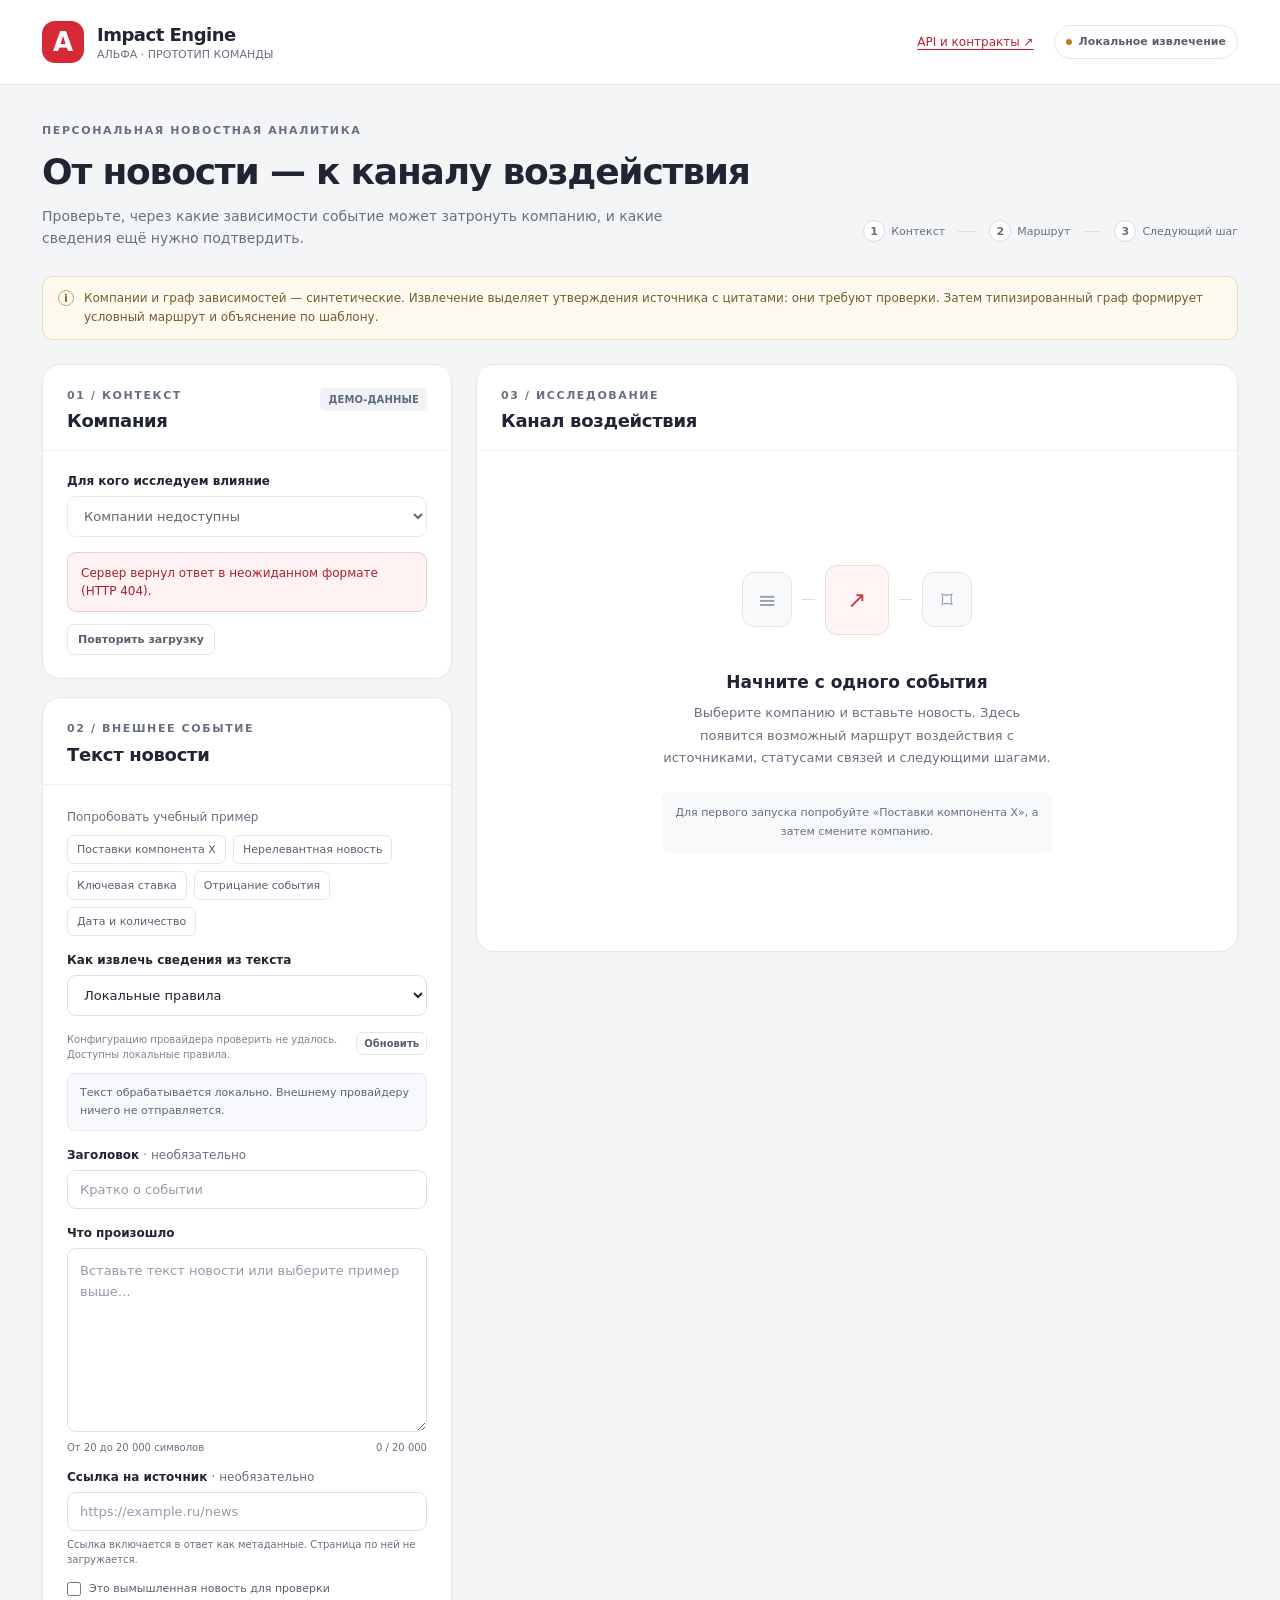
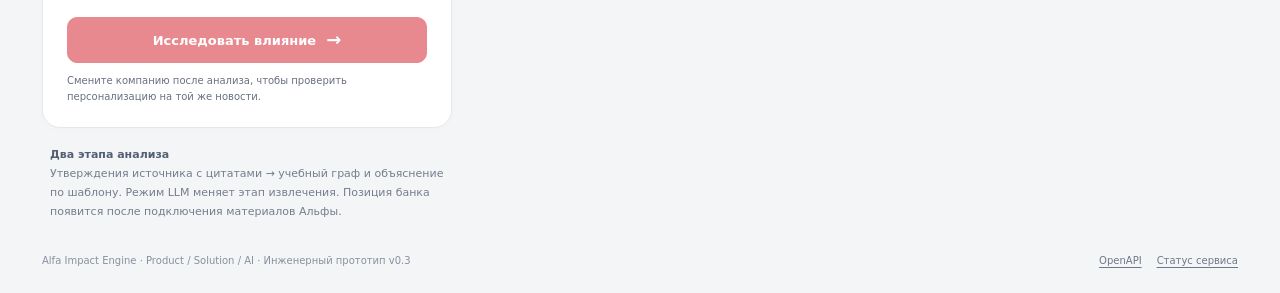
==== alfa_impact_engine/frontend/index.html @ 1e11d8bf "Initial commit" ====
<!doctype html>
<html lang="ru">
<head>
  <meta charset="utf-8">
  <meta name="viewport" content="width=device-width,initial-scale=1">
  <meta name="color-scheme" content="light">
  <title>Alfa Impact Engine · Анализ новости</title>
  <style>
    :root{font-family:Inter,"Segoe UI",system-ui,sans-serif;color:#202534;background:#f4f5f7;font-synthesis:none;--red:#d52935;--ink:#202534;--muted:#687080;--line:#e4e7ec;--radius:18px}
    *{box-sizing:border-box}body{margin:0}button,input,select,textarea{font:inherit}button,a,input,select,textarea,summary{-webkit-tap-highlight-color:transparent}button{cursor:pointer}button:disabled{cursor:not-allowed;opacity:.55}a{color:#b42330;text-underline-offset:3px}a:hover{color:#7d1520}button:focus-visible,a:focus-visible,summary:focus-visible{outline:3px solid #e88089;outline-offset:4px}input:focus,select:focus,textarea:focus{outline:3px solid #f9dade;border-color:#d52935}h1,h2,h3,h4,p{margin:0}h2{font-size:18px;letter-spacing:-.3px}h3{font-size:15px}h4{font-size:14px}p{line-height:1.6}code{font-size:12px;overflow-wrap:anywhere}ul,ol{margin:12px 0 0;padding-left:21px}li{line-height:1.55;margin:7px 0}[hidden]{display:none!important}.muted{color:var(--muted)}.small{font-size:12px;line-height:1.5}.eyebrow{font-size:11px;line-height:1.5;text-transform:uppercase;letter-spacing:1.6px;font-weight:750;color:var(--muted)}.wrap{width:min(1370px,100%);margin:auto;padding:0 42px}
    .topbar{background:#fff;border-bottom:1px solid var(--line)}.topbar .wrap{display:flex;align-items:center;justify-content:space-between;gap:24px;min-height:84px}.brand{display:flex;align-items:center;gap:13px}.brand-symbol{background:var(--red);color:white;width:42px;height:42px;display:grid;place-items:center;border-radius:13px;font-size:26px;font-weight:800}.brand-name{font-size:18px;letter-spacing:-.5px;font-weight:750}.brand-caption{font-size:11px;color:var(--muted);margin-top:3px}.top-links{display:flex;align-items:center;gap:20px;font-size:12px}.mode-pill{display:inline-flex;align-items:center;gap:7px;border:1px solid var(--line);border-radius:99px;padding:8px 11px;color:#596171;background:white;font-size:11px;line-height:1.4;font-weight:650}.mode-dot{width:6px;height:6px;background:#bd7e24;border-radius:50%}.hero{padding-top:38px;padding-bottom:27px;display:flex;align-items:flex-end;justify-content:space-between;gap:28px}.hero h1{font-size:clamp(26px,3vw,36px);line-height:1.2;letter-spacing:-1.2px;margin:10px 0 12px;max-width:740px}.hero p{max-width:660px;font-size:14px;color:var(--muted)}.steps{display:flex;align-items:center;gap:13px;flex-shrink:0;margin-bottom:7px;font-size:11px;color:var(--muted)}.step{display:flex;align-items:center;gap:6px}.step-number{width:22px;height:22px;border:1px solid #d9dde4;border-radius:50%;display:grid;place-items:center;background:white;font-weight:700}.step-line{width:18px;height:1px;background:#d9dde4}.notice{display:flex;align-items:flex-start;gap:10px;border:1px solid #e9dbbc;background:#fffaf0;border-radius:11px;padding:12px 15px;font-size:12px;line-height:1.55;color:#755c2d}.notice-icon{font-weight:800;border:1px solid #c8a66c;border-radius:50%;font-size:10px;flex:0 0 16px;height:16px;text-align:center;line-height:15px;margin-top:1px}.workspace{display:grid;grid-template-columns:minmax(310px,410px) minmax(0,1fr);gap:24px;align-items:start;margin:24px 0 32px}.card{background:white;border:1px solid var(--line);border-radius:var(--radius);box-shadow:0 3px 12px #20253403;overflow:hidden}.card-head{padding:23px 24px 19px;border-bottom:1px solid #eef0f3;display:flex;align-items:flex-start;justify-content:space-between;gap:12px}.card-head .eyebrow{margin-bottom:6px}.card-body{padding:23px 24px}.input-card{margin-bottom:18px}.field{margin-top:17px}.field:first-child{margin-top:0}label.field-label{display:block;font-size:12px;font-weight:700;margin-bottom:8px}label .optional{color:var(--muted);font-weight:400}input,select,textarea{width:100%;border:1px solid #dce0e6;border-radius:9px;background:#fff;padding:11px 12px;color:var(--ink);font-size:13px;transition:border-color .15s}select{padding-right:28px}textarea{resize:vertical;min-height:184px;line-height:1.65}input::placeholder,textarea::placeholder{color:#949ba8}.profile{margin-top:17px;background:#f7f8fa;border:1px solid #eef0f4;border-radius:10px;padding:13px}.profile dl{display:grid;grid-template-columns:86px 1fr;gap:9px 12px;margin:0;font-size:12px}.profile dt{color:var(--muted)}.profile dd{margin:0;line-height:1.45}.profile-note{border-top:1px solid #e6e9ef;padding-top:10px;margin-top:11px;color:var(--muted);font-size:11px;line-height:1.55}.examples{display:flex;flex-wrap:wrap;gap:7px;margin-top:9px}.example{font-size:11px;border:1px solid var(--line);border-radius:6px;background:#fff;color:#566071;padding:7px 9px;text-align:left}.example:hover{background:#f6f7fa;border-color:#c4cad5}.field-meta{display:flex;justify-content:space-between;gap:12px;margin-top:6px;font-size:10px;color:var(--muted)}.check{display:flex;align-items:flex-start;gap:8px;font-size:11px;color:#596171;line-height:1.5;margin-top:14px;cursor:pointer}.check input{width:14px;height:14px;margin:1px 0 0;accent-color:var(--red);flex-shrink:0}.primary{width:100%;display:flex;justify-content:center;align-items:center;gap:10px;border:1px solid var(--red);border-radius:10px;background:var(--red);color:white;padding:13px 15px;font-size:13px;font-weight:700;margin-top:20px}.primary:hover:not(:disabled){background:#ba1d29}.primary-arrow{font-size:18px;line-height:1}.quiet{border:1px solid var(--line);border-radius:7px;background:white;padding:8px 10px;color:#576071;font-size:11px;font-weight:600}.quiet:hover:not(:disabled){background:#f7f8fa}.form-foot{font-size:10px;line-height:1.55;color:var(--muted);margin-top:10px}.error{background:#fff2f2;border:1px solid #f2cbd0;border-radius:9px;padding:11px 13px;color:#a92231;font-size:12px;line-height:1.5;white-space:pre-wrap}.form-error{margin-top:15px}.info-note{padding:0 8px;font-size:11px;line-height:1.7;color:#747d8d}.info-note strong{color:#536073;font-weight:650}.result-head{align-items:center}.result-head h2{margin-top:3px}.result-tools{display:flex;gap:6px;flex-wrap:wrap;justify-content:flex-end}.result-id{margin-top:6px;max-width:200px;overflow:hidden;text-overflow:ellipsis;white-space:nowrap;font-size:10px;color:var(--muted)}.empty{min-height:500px;display:flex;align-items:center;justify-content:center;text-align:center;padding:40px 32px}.empty-content{max-width:390px}.empty-visual{position:relative;display:flex;justify-content:center;align-items:center;gap:10px;width:230px;height:100px;margin:0 auto 22px}.visual-node{display:grid;place-items:center;border:1px solid #e1e5ec;border-radius:12px;background:#f8f9fb;color:#98a0ae;width:55px;height:55px;font-size:23px}.visual-node.middle{width:70px;height:70px;color:#c93a47;background:#fff5f5;border-color:#f2d8db}.visual-line{width:14px;height:1px;background:#d8dee7}.empty h3{font-size:17px;font-weight:650;margin-bottom:10px}.empty p{font-size:13px;color:var(--muted);line-height:1.75}.empty-hint{font-size:11px!important;margin-top:22px;padding:11px 13px;background:#f7f8fa;border-radius:8px}.loading-marker{display:inline-block;width:25px;height:25px;border:2px solid #eceff3;border-top-color:var(--red);border-radius:50%;animation:spin .7s linear infinite;margin-bottom:15px}@keyframes spin{to{transform:rotate(360deg)}}.result-content{padding:23px 25px}.status-row{display:flex;gap:9px;align-items:center;flex-wrap:wrap;margin-bottom:14px}.badge{display:inline-flex;align-items:center;padding:5px 8px;border-radius:5px;font-size:10px;font-weight:700;line-height:1.3;background:#edf0f5;color:#596173;letter-spacing:.15px}.badge.caution{background:#fff1d9;color:#92631c}.badge.red{background:#fff0f1;color:#b32532}.badge.blue{background:#edf2ff;color:#47639c}.badge.gray{background:#f0f2f5;color:#606a7a}.result-title{font-size:22px;line-height:1.35;letter-spacing:-.5px;max-width:650px}.result-lead{font-size:13px;color:#596273;margin-top:12px;line-height:1.75}.section{border-top:1px solid #eef0f3;margin-top:23px;padding-top:21px}.section-title{display:flex;align-items:center;gap:8px;margin-bottom:11px}.section-index{font-size:10px;font-weight:750;color:#a1a8b3}.channels{display:flex;gap:6px;flex-wrap:wrap;margin-top:12px}.fact-box{padding:13px 15px;background:#f7f8fa;border-radius:9px;font-size:12px;line-height:1.7;white-space:pre-wrap;overflow-wrap:anywhere}.path-card{margin:12px 0;border:1px solid #e1e5ec;border-radius:10px;overflow:hidden}.path-top{display:flex;justify-content:space-between;align-items:center;gap:10px;padding:12px 13px;background:#f8f9fb}.path-top strong{font-size:12px}.path-steps{padding:13px}.path-node{border:1px solid #e2e6ed;border-radius:7px;padding:10px 12px;background:#fff;display:flex;justify-content:space-between;gap:10px;align-items:center;font-size:12px;line-height:1.45}.path-node:first-child{border-color:#e9b5bb;background:#fff8f8}.node-kind{color:#778192;font-size:10px;flex-shrink:0}.path-edge{padding:8px 13px;display:flex;align-items:center;gap:8px;font-size:10px;color:#7a8493;flex-wrap:wrap}.edge-arrow{color:#a0a8b6;font-size:16px;line-height:1}.path-foot{border-top:1px solid #edf0f4;padding:10px 13px;font-size:10px;color:#778192;line-height:1.6}.evidence-link{color:#58677d;overflow-wrap:anywhere}.claims{display:grid;grid-template-columns:1fr 1fr;gap:13px}.claim-block{padding:14px;border-radius:9px;border:1px solid var(--line);font-size:12px}.claim-block h4{font-size:12px;margin-bottom:9px}.claim-item{margin-top:11px}.claim-item:first-of-type{margin-top:0}.claim-item p{line-height:1.65}.claim-meta{margin-top:6px;font-size:10px;color:#7b8595;overflow-wrap:anywhere}.bank-card{border-left:3px solid #bfc7d4;background:#f7f8fa;border-radius:0 8px 8px 0;padding:13px 15px}.bank-heading{display:flex;justify-content:space-between;align-items:center;gap:8px;flex-wrap:wrap;margin-bottom:8px}.bank-heading strong{font-size:12px}.bank-card p{font-size:12px;color:#657083;line-height:1.7}.action-list{list-style:none;padding:0;counter-reset:action;margin-top:0}.action-list li{display:flex;gap:11px;margin:12px 0;font-size:12px}.action-number{width:23px;height:23px;display:grid;place-items:center;flex-shrink:0;border-radius:50%;background:#f0f2f6;font-size:10px;color:#536075;font-weight:750}.action-list p{line-height:1.6}.action-note{font-size:10px;color:#7b8595;margin-top:3px;overflow-wrap:anywhere}.gap-list{font-size:12px;color:#687284;margin-top:5px}.source-details{margin-top:23px;border-top:1px solid #eef0f3;padding-top:17px}.source-details>summary{cursor:pointer;font-size:12px;font-weight:700;color:#4c586c;line-height:1.6}.source-body{padding-top:16px}.source-item{padding:13px 0;border-bottom:1px solid #edf0f4;font-size:12px}.source-item:first-child{padding-top:0}.source-item:last-child{border-bottom:0;padding-bottom:0}.source-item h4{font-size:12px;margin:6px 0}.source-item p{line-height:1.7;color:#667184}.source-item pre{white-space:pre-wrap;overflow-wrap:anywhere;font-family:inherit;line-height:1.7;font-size:12px;background:#f7f8fa;border-radius:7px;padding:12px;max-height:300px;overflow:auto;margin:10px 0}.source-ref{color:#778192;font-size:10px;overflow-wrap:anywhere}.match-list{font-size:11px;color:#667184;margin:10px 0 0}.warning-list{border-top:1px solid #eef0f3;margin-top:20px;padding-top:14px;font-size:10px;color:#828b9a;line-height:1.65}.warning-list p+p{margin-top:5px}.export-status{font-size:10px;color:var(--muted);min-height:15px;margin-top:9px}.footer{display:flex;justify-content:space-between;gap:20px;padding:0 0 24px;color:#87909f;font-size:10px;line-height:1.6}.footer a{color:#6e7889}.footer-links{display:flex;gap:15px;flex-shrink:0}
    @media(min-width:1450px){.wrap{padding:0 30px}}@media(max-width:1100px){.wrap{padding:0 25px}.hero{align-items:flex-start}.steps{display:none}.workspace{grid-template-columns:minmax(290px,360px) minmax(0,1fr);gap:18px}.card-head,.card-body{padding-left:20px;padding-right:20px}.result-content{padding:20px}.claims{grid-template-columns:1fr}}@media(max-width:800px){.wrap{padding:0 18px}.topbar .wrap{min-height:74px}.brand-name{font-size:16px}.top-links>a{display:none}.mode-pill{font-size:10px;padding:7px 9px}.hero{padding-top:27px;padding-bottom:22px}.hero h1{font-size:29px;letter-spacing:-.9px}.hero p{font-size:13px}.workspace{grid-template-columns:1fr;margin-top:18px;gap:20px}.input-card{margin-bottom:15px}.empty{min-height:310px}.result-title{font-size:21px}.footer{flex-direction:column;gap:8px}.profile dl{grid-template-columns:94px 1fr}.claims{grid-template-columns:1fr 1fr}}@media(max-width:480px){.brand-symbol{width:34px;height:36px;font-size:22px;border-radius:10px}.brand{gap:9px}.brand-caption{font-size:10px}.top-links{gap:0}.mode-pill{max-width:99px;border:0;padding:0;font-size:9px}.hero h1{font-size:27px}.card-head,.card-body,.result-content{padding:19px 17px}.result-head{align-items:flex-start}.result-tools{max-width:100px}.quiet{font-size:10px;padding:7px 8px}.claims{grid-template-columns:1fr}.node-kind{max-width:85px;text-align:right}.path-edge{padding-left:10px;gap:6px}.notice{font-size:11px}.empty{padding:30px 23px}.result-id{max-width:150px}}
    .mode-config{margin-top:8px;font-size:10px;color:#7b8595;line-height:1.55}.mode-disclosure{border:1px solid #e3e7ef;background:#f7f9fc;border-radius:8px;padding:10px 12px;margin-top:10px;font-size:11px;line-height:1.65;color:#59667b}.mode-disclosure.external{border-color:#e7ce9f;background:#fff9ed;color:#7c622e}.mode-row{display:flex;justify-content:space-between;align-items:center;gap:12px;margin-top:8px}.mode-row .quiet{font-size:10px;padding:5px 7px;flex-shrink:0}.extraction-note{font-size:11px;line-height:1.7;color:#697589;margin:10px 0 13px}.assertion-card{padding:13px;border:1px solid #e4e8ef;border-radius:9px;margin-top:10px}.assertion-top{display:flex;justify-content:space-between;align-items:center;gap:7px;flex-wrap:wrap}.assertion-quote{margin:9px 0 0;padding:0;font-size:12px;line-height:1.75;color:#374358;white-space:pre-wrap;overflow-wrap:anywhere}.span-location{font-size:10px;color:#8992a2;line-height:1.5;margin-top:8px;overflow-wrap:anywhere}.assertion-parts{display:grid;grid-template-columns:75px 1fr;gap:5px 10px;font-size:11px;line-height:1.65;margin:10px 0 0}.assertion-parts dt{color:#7f8999}.assertion-parts dd{margin:0;color:#536075;white-space:pre-wrap;overflow-wrap:anywhere}.extracted-fields{display:grid;grid-template-columns:1fr 1fr;gap:13px;margin-top:15px}.extracted-group{border:1px solid #e4e8ef;border-radius:9px;padding:13px}.extracted-group h4{font-size:12px;margin-bottom:9px}.extracted-item{border-top:1px solid #edf0f4;margin-top:10px;padding-top:10px;font-size:11px;line-height:1.7;color:#657084}.extracted-item:first-of-type{border-top:0;margin-top:0;padding-top:0}.extracted-item blockquote{margin:0 0 7px;color:#38455a;white-space:pre-wrap;overflow-wrap:anywhere}.extracted-item dl{display:grid;grid-template-columns:70px 1fr;gap:3px 8px;margin:0}.extracted-item dt{color:#838d9e}.extracted-item dd{margin:0;overflow-wrap:anywhere}.provider-meta{display:flex;gap:7px 12px;flex-wrap:wrap;font-size:10px;color:#7a8598;margin-top:12px;padding-top:11px;border-top:1px solid #edf0f4}.extraction-gaps{font-size:11px;color:#7b8596;margin-top:13px}.failure-note{font-size:11px;line-height:1.65;color:#657084;margin-top:12px}.failure-note button{margin-top:8px}.fallback-available{border:1px solid #e2e6ed;border-radius:9px;background:#f8f9fb;padding:12px 14px;margin-top:12px}
    @media(max-width:1100px){.extracted-fields{grid-template-columns:1fr}}@media(max-width:800px){.extracted-fields{grid-template-columns:1fr 1fr}}@media(max-width:480px){.extracted-fields{grid-template-columns:1fr}.assertion-top{align-items:flex-start}.assertion-parts{grid-template-columns:70px 1fr}}
    @media(prefers-reduced-motion:reduce){*{animation:none!important;transition:none!important}.loading-marker{border-color:#d52935}}
  </style>
</head>
<body>
  <header class="topbar">
    <div class="wrap">
      <div class="brand"><div class="brand-symbol" aria-hidden="true">A</div><div><div class="brand-name">Impact Engine</div><div class="brand-caption">АЛЬФА · ПРОТОТИП КОМАНДЫ</div></div></div>
      <div class="top-links"><a href="/docs">API и контракты ↗</a><span class="mode-pill"><span class="mode-dot" aria-hidden="true"></span><span id="mode-label">Локальное извлечение</span></span></div>
    </div>
  </header>
  <div class="wrap">
    <section class="hero" aria-labelledby="page-title">
      <div><div class="eyebrow">Персональная новостная аналитика</div><h1 id="page-title">От новости — к каналу воздействия</h1><p>Проверьте, через какие зависимости событие может затронуть компанию, и какие сведения ещё нужно подтвердить.</p></div>
      <div class="steps" aria-label="Порядок работы"><span class="step"><span class="step-number">1</span>Контекст</span><span class="step-line"></span><span class="step"><span class="step-number">2</span>Маршрут</span><span class="step-line"></span><span class="step"><span class="step-number">3</span>Следующий шаг</span></div>
    </section>
    <aside class="notice"><span class="notice-icon" aria-hidden="true">i</span><span>Компании и граф зависимостей — синтетические. Извлечение выделяет утверждения источника с цитатами: они требуют проверки. Затем типизированный граф формирует условный маршрут и объяснение по шаблону.</span></aside>
    <main class="workspace">
      <div>
        <section class="card input-card" aria-labelledby="context-title">
          <div class="card-head"><div><div class="eyebrow">01 / Контекст</div><h2 id="context-title">Компания</h2></div><span class="badge gray">ДЕМО-ДАННЫЕ</span></div>
          <div class="card-body">
            <label class="field-label" for="company">Для кого исследуем влияние</label>
            <select id="company" disabled><option>Загрузка компаний…</option></select>
            <div id="company-error" class="error form-error" role="alert" hidden></div>
            <button id="retry-companies" type="button" class="quiet" style="margin-top:12px" hidden>Повторить загрузку</button>
            <div id="company-profile" class="profile" hidden></div>
          </div>
        </section>
        <section class="card input-card" aria-labelledby="news-title">
          <div class="card-head"><div><div class="eyebrow">02 / Внешнее событие</div><h2 id="news-title">Текст новости</h2></div></div>
          <form id="news-form" class="card-body">
            <div class="field"><div class="small muted">Попробовать учебный пример</div><div class="examples"><button class="example" type="button" data-example="supply">Поставки компонента X</button><button class="example" type="button" data-example="unrelated">Нерелевантная новость</button><button class="example" type="button" data-example="finance">Ключевая ставка</button><button class="example" type="button" data-example="negated">Отрицание события</button><button class="example" type="button" data-example="dated">Дата и количество</button></div></div>
            <div class="field"><label class="field-label" for="extraction-mode">Как извлечь сведения из текста</label><select id="extraction-mode" aria-describedby="mode-disclosure extraction-config"><option value="RULES" selected>Локальные правила</option></select><div class="mode-row"><p id="extraction-config" class="mode-config" role="status">Проверяем конфигурацию провайдера…</p><button type="button" id="refresh-provider" class="quiet">Обновить</button></div><p id="mode-disclosure" class="mode-disclosure">Текст обрабатывается локально. Внешнему провайдеру ничего не отправляется.</p></div>
            <div class="field"><label class="field-label" for="news-headline">Заголовок <span class="optional">· необязательно</span></label><input id="news-headline" name="title" maxlength="240" placeholder="Кратко о событии"></div>
            <div class="field"><label class="field-label" for="news-text">Что произошло</label><textarea id="news-text" name="text" minlength="20" maxlength="20000" required aria-describedby="news-text-hint news-count" placeholder="Вставьте текст новости или выберите пример выше…"></textarea><div class="field-meta"><span id="news-text-hint">От 20 до 20 000 символов</span><span id="news-count">0 / 20 000</span></div></div>
            <div class="field"><label class="field-label" for="source-url">Ссылка на источник <span class="optional">· необязательно</span></label><input id="source-url" name="source_url" type="url" maxlength="2083" placeholder="https://example.ru/news" aria-describedby="source-url-hint"><div id="source-url-hint" class="small muted" style="font-size:10px;margin-top:6px">Ссылка включается в ответ как метаданные. Страница по ней не загружается.</div></div>
            <label class="check"><input id="synthetic-news" type="checkbox"><span>Это вымышленная новость для проверки</span></label>
            <button class="primary" id="analyse" type="submit" disabled><span id="analyse-label">Исследовать влияние</span><span class="primary-arrow" aria-hidden="true">→</span></button>
            <p class="form-foot">Смените компанию после анализа, чтобы проверить персонализацию на той же новости.</p>
            <div id="form-error" class="error form-error" role="alert" hidden></div>
          </form>
        </section>
        <p class="info-note"><strong>Два этапа анализа</strong><br>Утверждения источника с цитатами → учебный граф и объяснение по шаблону. Режим LLM меняет этап извлечения. Позиция банка появится после подключения материалов Альфы.</p>
      </div>
      <section class="card result-card" aria-labelledby="result-heading" aria-busy="false" id="result-card">
        <div class="card-head result-head"><div><div class="eyebrow">03 / Исследование</div><h2 id="result-heading">Канал воздействия</h2><div id="result-id" class="result-id" hidden></div></div><div class="result-tools" id="result-tools" hidden><button class="quiet" type="button" id="copy-json">Копировать JSON</button><button class="quiet" type="button" id="download-json">Скачать JSON</button></div></div>
        <div id="output" aria-live="polite" aria-atomic="false"></div>
      </section>
    </main>
    <footer class="footer"><span>Alfa Impact Engine · Product / Solution / AI · Инженерный прототип v0.3</span><div class="footer-links"><a href="/docs">OpenAPI</a><a href="/api/health">Статус сервиса</a></div></footer>
  </div>
  <script>
    'use strict';
    const $ = selector => document.querySelector(selector);
    const ui = {company: $('#company'), profile: $('#company-profile'), companyError: $('#company-error'), retry: $('#retry-companies'), form: $('#news-form'), headline: $('#news-headline'), text: $('#news-text'), url: $('#source-url'), synthetic: $('#synthetic-news'), mode: $('#extraction-mode'), llmOption: null, config: $('#extraction-config'), disclosure: $('#mode-disclosure'), modeLabel: $('#mode-label'), refreshProvider: $('#refresh-provider'), count: $('#news-count'), submit: $('#analyse'), submitLabel: $('#analyse-label'), error: $('#form-error'), output: $('#output'), card: $('#result-card'), tools: $('#result-tools'), resultId: $('#result-id')};
    // Hold the actual options instead of depending on parsed option IDs.
    const localModeOption = new Option('Локальные правила','RULES',true,true);
    ui.llmOption = new Option('Настроенная LLM · недоступно','LLM');
    ui.llmOption.id = 'llm-option'; ui.llmOption.disabled = true;
    ui.mode.replaceChildren(localModeOption,ui.llmOption);
    const state = {companies: new Map(), graphs: new Map(), loaded: false, busy: false, revision: 0, controller: null, lastResult: null, providerConfigured: false, providerModel: null, healthRevision: 0};
    const channels = {SUPPLY:'Поставки',DEMAND:'Спрос',FINANCE:'Финансирование',REGULATION:'Регулирование',TECHNOLOGY:'Технологии',LABOR:'Рынок труда',INFRASTRUCTURE:'Инфраструктура',COMPETITION:'Конкуренция',GEOGRAPHY:'География',MACRO:'Макроэкономика',OTHER:'Другая тема'};
    const knowledge = {FACT:'Факт в источнике',TEMPLATE:'Отраслевой шаблон',INFERENCE:'Алгоритмический вывод',HYPOTHESIS:'Гипотеза',UNVERIFIED:'Не проверено',REJECTED:'Опровергнуто'};
    const nodeTypes = {COMPANY:'Компания',INDUSTRY:'Отрасль',PROCESS:'Процесс',PRODUCT:'Продукт',RESOURCE:'Ресурс',COMMODITY:'Сырьё',TECHNOLOGY:'Технология',LOCATION:'Локация',FINANCIAL_INSTRUMENT:'Финансовый инструмент',KPI:'Показатель',EVENT:'Событие'};
    const relations = {REQUIRES:'зависимость от ресурса',DEPENDS_ON:'зависимость',CONTRIBUTES_TO:'вклад в показатель'};
    const pathStatuses = {VERIFIED:'Звенья подтверждены',MIXED:'Смешанная доказательность',HYPOTHETICAL:'Гипотетический маршрут'};
    const examples = {
      supply: {title:'Учебное ограничение поставок компонента X',text:'Вымышленная новость: поставки компонента X ограничены. Производителям, использующим этот компонент, потребуется проверить запасы и доступность альтернатив. Дата возобновления поставок неизвестна.'},
      unrelated: {title:'В городе открылась художественная выставка',text:'Вымышленная новость: в городском музее открылась выставка акварели. Посетителям доступны работы местных художников и экскурсии. Сведений о производстве и закупках компаний в сообщении нет.'},
      finance: {title:'Учебное повышение ключевой ставки',text:'Вымышленная новость: центральный банк повысил ключевую ставку. Банки пересматривают условия новых кредитов. Условия действующих договоров конкретных компаний и размер их долга не раскрыты.'},
      negated: {title:'Учебная проверка отрицания',text:'Поставщик не ограничил поставки компонента X. Сообщение о перебоях не подтверждено. Это вымышленная новость для проверки отрицания события.'},
      dated: {title:'Учебная новость с датой и количеством',text:'22 октября 2026 года поставщик ограничил поставки компонента X до 120 тонн в месяц. Вымышленное сообщение используется для проверки точных цитат, даты, единицы и периода.'}
    };
    function el(tag, className, value) {
      const element = document.createElement(tag);
      if (className) element.className = className;
      if (value !== undefined && value !== null) element.textContent = String(value);
      return element;
    }
    function badge(text, kind = 'gray') { return el('span', 'badge ' + kind, text); }
    function list(items, className = '') {
      const target = el('ul', className);
      for (const item of items || []) target.append(el('li', '', item));
      return target;
    }
    function section(title, number) {
      const root = el('section', 'section'), heading = el('div', 'section-title');
      heading.append(el('span', 'section-index', number), el('h3', '', title)); root.append(heading); return root;
    }
    function safeLink(value, label) {
      try {
        const parsed = new URL(value);
        if (!['http:', 'https:'].includes(parsed.protocol)) return el('span', '', value);
        const a = el('a', '', label || value); a.href = parsed.href; a.target = '_blank'; a.rel = 'noopener noreferrer'; return a;
      } catch (_) { return el('span', '', value); }
    }
    function errorMessage(detail) {
      if (Array.isArray(detail)) return detail.map(item => {
        const location = Array.isArray(item.loc) ? item.loc.filter(x => x !== 'body').join('.') : '';
        return (location ? location + ': ' : '') + (item.msg || 'Некорректное значение');
      }).join('\n');
      return typeof detail === 'string' ? detail : 'Сервис не смог обработать запрос.';
    }
    async function requestJson(url, options = {}) {
      let response;
      try { response = await fetch(url, options); }
      catch (error) { if (error.name === 'AbortError') throw error; throw new Error('Нет соединения с сервером. Проверьте, что сервис запущен, и повторите запрос.'); }
      let data;
      try { data = await response.json(); }
      catch (_) { throw new Error('Сервер вернул ответ в неожиданном формате (HTTP ' + response.status + ').'); }
      if (!response.ok) {
        if (response.status === 503 || (response.status >= 500 && url === '/api/news/analyze' && ui.mode.value === 'LLM')) { const failure = new Error('Извлечение через LLM недоступно: запрос не завершён. Можно проверить настройку провайдера или явно выбрать локальные правила. Автоматическая замена режима не выполнялась.'); failure.status = 503; throw failure; }
        throw new Error(errorMessage(data.detail) + ' (HTTP ' + response.status + ')');
      }
      return data;
    }
    function modeDisclosure() {
      const external = ui.mode.value === 'LLM';
      ui.disclosure.classList.toggle('external',external);
      ui.disclosure.textContent = external ? 'При нажатии «Исследовать влияние» текст новости будет отправлен настроенному провайдеру для извлечения. Профиль компании не отправляется. Связь с провайдером пока не проверена.' + (!state.providerConfigured ? ' Выбранная LLM сейчас недоступна: обновите конфигурацию или выберите локальные правила.' : '') : 'Текст обрабатывается локально. Внешнему провайдеру ничего не отправляется.';
      ui.modeLabel.textContent = external ? 'Извлечение с LLM' : 'Локальное извлечение';
    }
    async function loadProviderConfiguration() {
      const revision = ++state.healthRevision;
      ui.refreshProvider.disabled = true;
      ui.config.textContent = 'Проверяем конфигурацию провайдера…';
      try {
        const health = await requestJson('/api/health');
        if (revision !== state.healthRevision) return;
        const provider = health.extraction || {};
        state.providerConfigured = provider.enabled === true && provider.configured === true;
        state.providerModel = typeof provider.model === 'string' ? provider.model : null;
        if (ui.llmOption) {
          ui.llmOption.disabled = !state.providerConfigured;
          ui.llmOption.textContent = state.providerConfigured ? 'Настроенная LLM' : 'Настроенная LLM · недоступно';
        }
        ui.config.textContent = state.providerConfigured ? 'Конфигурация LLM есть' + (state.providerModel ? ' · ' + state.providerModel : '') + '. Связь не проверена.' : 'LLM не включена или конфигурация неполна. Доступны локальные правила.';
      } catch (_) {
        if (revision !== state.healthRevision) return;
        state.providerConfigured = false;
        if (ui.llmOption) { ui.llmOption.disabled = true; ui.llmOption.textContent = 'Настроенная LLM · недоступно'; }
        ui.config.textContent = 'Конфигурацию провайдера проверить не удалось. Доступны локальные правила.';
      } finally { if (revision === state.healthRevision) { ui.refreshProvider.disabled = false; modeDisclosure(); controls(); } }
    }
    function controls() {
      ui.count.textContent = ui.text.value.length.toLocaleString('ru-RU') + ' / 20 000';
      ui.submit.disabled = !state.loaded || state.busy || ui.text.value.trim().length < 20 || (ui.mode.value === 'LLM' && !state.providerConfigured);
      ui.submitLabel.textContent = state.busy ? 'Исследуем зависимости…' : 'Исследовать влияние';
      ui.card.setAttribute('aria-busy', String(state.busy));
    }
    function emptyState(loading = false) {
      const empty = el('div', 'empty'), content = el('div', 'empty-content');
      if (loading) content.append(el('span', 'loading-marker'), el('h3', '', 'Извлекаем сведения и проверяем зависимости'), el('p', '', ui.mode.value === 'LLM' ? 'Текст отправлен настроенному провайдеру для извлечения. Затем учебный граф проверит допустимые маршруты для выбранной компании.' : 'Локально выделяем утверждения с цитатами, затем ищем допустимые маршруты в графе выбранной компании.'));
      else {
        const visual = el('div', 'empty-visual'); visual.setAttribute('aria-hidden', 'true');
        visual.append(el('span', 'visual-node', '≡'), el('span', 'visual-line'), el('span', 'visual-node middle', '↗'), el('span', 'visual-line'), el('span', 'visual-node', '⌑'));
        content.append(visual, el('h3', '', 'Начните с одного события'), el('p', '', 'Выберите компанию и вставьте новость. Здесь появится возможный маршрут воздействия с источниками, статусами связей и следующими шагами.'), el('p', 'empty-hint', 'Для первого запуска попробуйте «Поставки компонента X», а затем смените компанию.'));
      }
      empty.append(content); ui.output.replaceChildren(empty);
    }
    function invalidate() {
      state.revision += 1;
      if (state.controller) state.controller.abort();
      state.controller = null; state.busy = false; state.lastResult = null;
      ui.tools.hidden = true; ui.resultId.hidden = true; ui.error.hidden = true;
      $('#llm-unavailable')?.remove();
      emptyState(); controls();
    }
    function renderProfile(company) {
      ui.profile.replaceChildren();
      if (!company) { ui.profile.hidden = true; return; }
      const dl = el('dl');
      const rows = [['Идентификатор',company.id],['Отрасль',(company.industry_code ? company.industry_code + ' · ' : '') + (company.industry_label || 'Нет сведений')],['Регион',company.region || 'Нет сведений'],['Кредитный продукт',company.bank_loan_mark === true ? 'Учебный признак: есть' : company.bank_loan_mark === false ? 'Учебный признак: нет' : 'Нет сведений']];
      for (const [key,value] of rows) dl.append(el('dt','',key), el('dd','',value));
      ui.profile.append(dl, el('p','profile-note','Доля рынка, текущий долг и реальные поставщики неизвестны. Отраслевой шаблон требует подтверждения для конкретной компании.')); ui.profile.hidden = false;
    }
    async function fetchGraph(companyId) {
      if (state.graphs.has(companyId)) return state.graphs.get(companyId);
      try { const graph = await requestJson('/api/companies/' + encodeURIComponent(companyId) + '/graph'); state.graphs.set(companyId, graph); return graph; }
      catch (_) { return null; }
    }
    async function loadCompanies() {
      state.loaded = false; ui.company.disabled = true; ui.companyError.hidden = true; ui.retry.hidden = true; controls();
      try {
        const companies = await requestJson('/api/companies');
        if (!Array.isArray(companies) || companies.length === 0) throw new Error('В сервисе пока нет компаний для анализа.');
        state.companies = new Map(companies.map(company => [company.id,company])); ui.company.replaceChildren();
        for (const company of companies) ui.company.add(new Option(company.name,company.id));
        state.loaded = true; ui.company.disabled = false; renderProfile(state.companies.get(ui.company.value)); void fetchGraph(ui.company.value);
      } catch (error) {
        ui.company.replaceChildren(new Option('Компании недоступны','')); ui.companyError.textContent = error.message; ui.companyError.hidden = false; ui.retry.hidden = false; renderProfile(null);
      }
      controls();
    }
    function sourceRefs(ids, label = 'Источники') { return el('p','claim-meta',label + ': ' + (ids && ids.length ? ids.join(', ') : 'нужна проверка')); }
    function spanLocation(span) { return span ? span.source_id + ' [' + span.start + ':' + span.end + ']' : ''; }
    function renderProviderMetadata(extraction) {
      const metadata = extraction.provider_metadata;
      if (!metadata || typeof metadata !== 'object') return null;
      const parts = [], usage = metadata.usage && typeof metadata.usage === 'object' ? metadata.usage : metadata;
      if (typeof metadata.model === 'string' && metadata.model.length < 150) parts.push('Модель: ' + metadata.model);
      if (typeof metadata.protocol === 'string' && metadata.protocol.length < 50) parts.push('Протокол: ' + metadata.protocol);
      const input = usage.input_tokens ?? usage.prompt_tokens, output = usage.output_tokens ?? usage.completion_tokens;
      if (typeof input === 'number' && Number.isFinite(input) && input >= 0) parts.push('Вход: ' + input + ' токенов');
      if (typeof output === 'number' && Number.isFinite(output) && output >= 0) parts.push('Выход: ' + output + ' токенов');
      const duration = metadata.duration_ms ?? metadata.latency_ms;
      if (typeof duration === 'number' && Number.isFinite(duration) && duration >= 0) parts.push('Запрос: ' + Math.round(duration).toLocaleString('ru-RU') + ' мс');
      if (!parts.length) return null;
      const root = el('div','provider-meta'); for (const part of parts) root.append(el('span','',part)); return root;
    }
    function renderExtraction(extraction) {
      const root = section('Утверждения источника — требуют проверки','01'); root.id = 'source-assertions';
      if (!extraction) { root.append(el('p','extraction-note','Структурированное извлечение не получено. Сверьте исходный текст в источниках.')); return root; }
      const mode = extraction.mode === 'LLM' ? 'Извлечено с LLM' : 'Извлечено локальными правилами';
      root.append(badge(mode,'blue'), el('p','extraction-note','Цитата подтверждает, что формулировка есть в тексте. Достоверность сообщения, роль участников и смысл события ещё нужно проверить.'));
      const modalities = {ASSERTED:'В источнике утверждается',NEGATED:'В источнике отрицается',POSSIBLE:'Условное или возможное',UNKNOWN:'Модальность не установлена'};
      if (!extraction.assertions?.length) root.append(el('p','small muted','Отдельные утверждения не выделены. Нужен ручной разбор текста.'));
      for (const assertion of extraction.assertions || []) {
        const card = el('article','assertion-card'), top = el('div','assertion-top');
        top.append(badge(modalities[assertion.modality] || 'Модальность не установлена',assertion.modality === 'NEGATED' ? 'red' : 'caution'), el('span','small muted','Утверждение источника'));
        card.append(top,el('blockquote','assertion-quote',assertion.text.quote));
        const parts = [['actor','Участник'],['action','Действие'],['object','Объект']].filter(([key]) => assertion[key]);
        if (parts.length) {
          const dl = el('dl','assertion-parts');
          for (const [key,label] of parts) dl.append(el('dt','',label),el('dd','',assertion[key].quote)); card.append(dl);
        }
        card.append(el('p','span-location',spanLocation(assertion.text))); root.append(card);
      }
      const fields = el('div','extracted-fields'), dates = el('div','extracted-group'), quantities = el('div','extracted-group');
      dates.id = 'extracted-dates'; quantities.id = 'extracted-quantities';
      dates.append(el('h4','','Даты в тексте'));
      if (!extraction.dates?.length) dates.append(el('p','small muted','Даты не выделены.'));
      const dateRoles = {EVENT:'Событие по источнику',PUBLICATION:'Публикация по источнику',UNSPECIFIED:'Роль не установлена'};
      for (const item of extraction.dates || []) {
        const card = el('div','extracted-item'), dl = el('dl');
        card.append(el('blockquote','','«' + item.span.quote + '»'));
        dl.append(el('dt','','ISO-дата'),el('dd','',item.iso_date || 'Не определена по цитате'),el('dt','','Роль'),el('dd','',dateRoles[item.role] || 'Не установлена'));
        card.append(dl,el('p','span-location',spanLocation(item.span))); dates.append(card);
      }
      dates.append(el('p','small muted','Относительные даты не вычисляются из даты открытия страницы.'));
      quantities.append(el('h4','','Количество, единица и период'));
      if (!extraction.quantities?.length) quantities.append(el('p','small muted','Числовые величины не выделены.'));
      for (const item of extraction.quantities || []) {
        const card = el('div','extracted-item'), dl = el('dl'); card.append(el('blockquote','','«' + item.span.quote + '»'));
        dl.append(el('dt','','Число'),el('dd','',item.value.quote),el('dt','','Единица'),el('dd','',item.unit ? item.unit.quote : 'Не указана'),el('dt','','Период'),el('dd','',item.period ? item.period.quote : 'Не указан'));
        card.append(dl,el('p','span-location',spanLocation(item.span))); quantities.append(card);
      }
      fields.append(dates,quantities); root.append(fields);
      if (extraction.knowledge_gaps?.length) { const gaps = el('details','extraction-gaps'); gaps.append(el('summary','','Пробелы извлечения · ' + extraction.knowledge_gaps.length),list(extraction.knowledge_gaps)); root.append(gaps); }
      const metadata = renderProviderMetadata(extraction); if (metadata) root.append(metadata);
      return root;
    }
    function renderPath(path, graph) {
      const nodes = new Map((graph?.nodes || []).map(node => [node.id,node])), edges = new Map((graph?.edges || []).map(edge => [edge.id,edge]));
      const card = el('article','path-card'), top = el('div','path-top');
      top.append(el('strong','',pathStatuses[path.path_status] || path.path_status), badge('Значимость: неизвестна','gray')); card.append(top);
      const steps = el('div','path-steps');
      for (let index = 0; index < path.node_ids.length; index += 1) {
        const id = path.node_ids[index], node = nodes.get(id);
        if (index > 0) {
          const edgeId = path.edge_ids[index - 1], edge = edges.get(edgeId), status = path.edge_statuses[index - 1], line = el('div','path-edge');
          line.append(el('span','edge-arrow','↓'), el('span','',relations[edge?.relation] || 'Зависимость'), badge(knowledge[status] || status,'caution'));
          line.append(el('span','evidence-link','Основание: ' + ((edge?.evidence_ids || path.evidence_ids || []).join(', ') || 'не указано'))); steps.append(line);
        }
        const item = el('div','path-node'); item.append(el('span','',node?.label || id), el('span','node-kind',nodeTypes[node?.type] || 'Объект графа')); steps.append(item);
      }
      const foot = el('div','path-foot'); foot.append(el('p','',path.disclaimer || 'Потенциальный канал требует проверки.'), el('p','','Маршрут: ' + path.id)); card.append(steps,foot); return card;
    }
    function renderClaims(title, items, emptyText) {
      const box = el('div','claim-block'); box.append(el('h4','',title));
      if (!items?.length) { box.append(el('p','muted',emptyText)); return box; }
      for (const item of items) {
        const entry = el('div','claim-item'); entry.append(badge(knowledge[item.knowledge_status] || item.knowledge_status,'caution'), el('p','',item.statement));
        if (item.path_ids?.length) entry.append(sourceRefs(item.path_ids,'Маршруты'));
        if (item.source_ids?.length) entry.append(sourceRefs(item.source_ids)); box.append(entry);
      }
      return box;
    }
    function renderSources(data) {
      const details = el('details','source-details'); details.id = 'sources';
      const sources = data.insight.sources || []; details.append(el('summary','','Источники и совпадения в тексте · ' + sources.length));
      const body = el('div','source-body'), sourceDocument = data.normalization.source, news = el('article','source-item');
      news.append(badge(sourceDocument.is_synthetic ? 'ВЫМЫШЛЕННАЯ НОВОСТЬ' : 'ТЕКСТ ПОЛЬЗОВАТЕЛЯ','gray'), el('h4','',sourceDocument.title || 'Исходный текст новости'), el('p','source-ref',sourceDocument.id));
      if (sourceDocument.source_url) { const url = el('p','small'); url.append(safeLink(sourceDocument.source_url)); news.append(url); }
      news.append(el('pre','',sourceDocument.text));
      const matches = [...(data.normalization.target_matches || []).map(match => ({...match,kind:'Объект: ' + match.label})),...(data.normalization.channel_matches || []).map(match => ({...match,kind:'Тема: ' + (channels[match.channel] || match.channel)}))];
      if (matches.length) {
        news.append(el('h4','','Точные фрагменты, найденные при извлечении')); const matchesList = el('ul','match-list');
        for (const match of matches) matchesList.append(el('li','',match.kind + ' — «' + match.quote + '» [' + match.start + ':' + match.end + ']'));
        news.append(matchesList,el('p','small muted','Совпадение слов не подтверждает наступление события или причинный эффект.'));
      }
      body.append(news);
      for (const source of sources) {
        const entry = el('article','source-item'); entry.append(el('p','source-ref',source.id + ' · ' + source.source_kind + (source.is_synthetic ? ' · СИНТЕТИКА' : '')), el('h4','',source.statement), el('p','source-ref',source.source_reference)); body.append(entry);
      }
      details.append(body); return details;
    }
    function renderResult(data, graph) {
      const insight = data.insight, normalization = data.normalization, root = el('div','result-content'), status = el('div','status-row'), hasPath = insight.status === 'POTENTIAL_EXPOSURE';
      const extraction = normalization.extraction, usesModel = extraction?.mode === 'LLM' || normalization.mode === 'LLM_EXTRACT';
      status.append(badge(hasPath ? 'ПОТЕНЦИАЛЬНЫЙ КАНАЛ' : 'НУЖНЫ ДОПОЛНИТЕЛЬНЫЕ ДАННЫЕ',hasPath ? 'caution' : 'gray'), badge(usesModel ? 'ИЗВЛЕЧЕНИЕ: LLM' : 'ИЗВЛЕЧЕНИЕ: ПРАВИЛА','gray'),badge('ВЫВОД: ГРАФ И ШАБЛОН','gray'));
      root.append(status,el('h3','result-title',hasPath ? 'Есть маршрут, который стоит проверить' : 'Подтверждённый маршрут не найден'),el('p','result-lead',insight.why_for_company));
      const event = el('section','section'); event.append(el('h3','','Исходное сообщение'),el('div','fact-box',insight.what_happened));
      const tags = el('div','channels'); for (const channel of normalization.event.channels || []) tags.append(badge(channels[channel] || channel,'blue')); event.append(tags); root.append(event);
      root.append(renderExtraction(extraction));
      const paths = section('Как событие связано с компанией','02');
      if (insight.impact_paths.length) {
        paths.append(el('p','small muted','Направление ниже показывает возможное распространение воздействия. Каждое звено сохраняет исходный статус знания.'));
        for (const path of insight.impact_paths) paths.append(renderPath(path,graph));
      } else paths.append(el('p','small muted','В текущем учебном графе нет допустимого пути от объекта новости до показателя выбранной компании. Это не доказывает отсутствие риска.'));
      if (!graph) paths.append(el('p','small muted','Подписи графа временно недоступны; показаны идентификаторы из результата анализа.')); root.append(paths);
      const claims = section('Риски и возможности','03'), claimGrid = el('div','claims');
      claimGrid.append(renderClaims('Возможные риски',insight.risk_items,'Оснований для отдельной гипотезы риска недостаточно.'),renderClaims('Возможности',insight.opportunity_items,'Возможности по доступным данным не установлены.')); claims.append(claimGrid); root.append(claims);
      const bank = section('Позиция аналитиков Альфы','04'), bankBox = el('div','bank-card'), bankHeading = el('div','bank-heading');
      const bankStatuses = {NOT_FOUND:'Материал не найден',SUPPORTS:'Поддерживает вывод',REFINES:'Уточняет вывод',CONTRADICTS:'Противоречит выводу'};
      bankHeading.append(el('strong','','Отдельно от вывода системы'),badge(bankStatuses[insight.alfa_view.status] || insight.alfa_view.status,'gray')); bankBox.append(bankHeading,el('p','',insight.alfa_view.statement));
      if (insight.alfa_view.quote_ref) bankBox.append(el('p','source-ref',insight.alfa_view.quote_ref)); bank.append(bankBox); root.append(bank);
      const actions = section('Что проверить дальше','05'), actionList = el('ol','action-list');
      for (const [index,action] of insight.actions.entries()) {
        const item = el('li'), description = el('div'); description.append(el('p','',action.text));
        description.append(el('p','action-note',action.path_id ? 'Основание: маршрут ' + action.path_id : 'Пробел: ' + (action.data_gap || 'нужны сведения'))); item.append(el('span','action-number',index + 1),description); actionList.append(item);
      }
      actions.append(actionList); root.append(actions);
      const gaps = section('Что пока неизвестно','06'); gaps.append(list(insight.knowledge_gaps,'gap-list')); root.append(gaps,renderSources(data));
      const warnings = el('div','warning-list'); for (const warning of new Set([...(normalization.warnings || []),...(extraction?.warnings || [])])) warnings.append(el('p','',warning));
      if (data.analysis.warning) warnings.append(el('p','',data.analysis.warning));
      warnings.append(el('p','',usesModel ? 'LLM использовалась только для извлечения сведений из текста. Маршрут и объяснение построены по учебному графу и шаблону; риски не сгенерированы моделью. Поиск материалов Альфы и агентное планирование не запускались.' : 'Извлечение выполнено локальными правилами. Маршрут и объяснение построены по учебному графу и шаблону. LLM, поиск материалов Альфы и агентное планирование не запускались.'));
      root.append(warnings,el('p','export-status','')); root.querySelector('.export-status').id = 'export-status';
      ui.output.replaceChildren(root); ui.tools.hidden = false; ui.resultId.hidden = false; ui.resultId.textContent = insight.id; ui.resultId.title = insight.id;
    }
    ui.form.addEventListener('submit',async event => {
      event.preventDefault(); if (state.busy || !state.loaded || !ui.form.reportValidity()) return;
      if (ui.mode.value === 'LLM' && !state.providerConfigured) { ui.error.textContent = 'Выбранная LLM недоступна. Обновите конфигурацию или выберите локальные правила.'; ui.error.hidden = false; return; }
      if (ui.text.value.trim().length < 20) { ui.error.textContent = 'Добавьте не менее 20 символов текста новости.'; ui.error.hidden = false; return; }
      invalidate(); const revision = state.revision, companyId = ui.company.value;
      state.busy = true; const controller = new AbortController(); state.controller = controller; controls(); emptyState(true);
      const requestedMode = ui.mode.value;
      const body = {company_id:companyId,title:ui.headline.value,text:ui.text.value,source_url:ui.url.value.trim() || null,is_synthetic:ui.synthetic.checked,extraction_mode:requestedMode};
      try {
        const [data,graph] = await Promise.all([requestJson('/api/news/analyze',{method:'POST',headers:{'Content-Type':'application/json'},body:JSON.stringify(body),signal:controller.signal}),fetchGraph(companyId)]);
        if (revision !== state.revision) return;
        if (!data.insight || !data.normalization || !data.analysis || data.insight.company_id !== companyId) throw new Error('Ответ сервера не соответствует выбранной компании или контракту анализа.');
        if (data.normalization.extraction && data.normalization.extraction.mode !== requestedMode) throw new Error('Сервис вернул другой режим извлечения. Результат не показан: повторите запрос в выбранном режиме.');
        state.lastResult = data; renderResult(data,graph);
      } catch (error) {
        if (revision !== state.revision || error.name === 'AbortError') return;
        emptyState(); ui.error.textContent = error.message; ui.error.hidden = false;
        if (error.status === 503 && requestedMode === 'LLM') {
          const fallback = el('div','failure-note fallback-available'); fallback.id = 'llm-unavailable';
          fallback.append(el('p','','Текст сохранён в форме. Переход к локальным правилам выполняется только по вашему выбору.'));
          const chooseRules = el('button','quiet','Выбрать локальные правила'); chooseRules.type = 'button';
          chooseRules.addEventListener('click',() => {ui.mode.value = 'RULES';invalidate();modeDisclosure();ui.submit.focus();}); fallback.append(chooseRules); ui.error.after(fallback);
        }
      } finally { if (revision === state.revision) { state.busy = false; state.controller = null; controls(); } }
    });
    ui.company.addEventListener('change',() => {invalidate();renderProfile(state.companies.get(ui.company.value));void fetchGraph(ui.company.value);});
    ui.mode.addEventListener('change',() => {invalidate();modeDisclosure();});
    ui.refreshProvider.addEventListener('click',() => {void loadProviderConfiguration();});
    for (const input of [ui.headline,ui.text,ui.url,ui.synthetic]) input.addEventListener('input',() => {invalidate();});
    for (const button of document.querySelectorAll('[data-example]')) button.addEventListener('click',() => {
      invalidate(); const example = examples[button.dataset.example]; ui.headline.value = example.title; ui.text.value = example.text; ui.url.value = ''; ui.synthetic.checked = true; controls(); ui.text.focus();
    });
    ui.retry.addEventListener('click',() => {void loadCompanies();});
    $('#copy-json').addEventListener('click',async () => {
      if (!state.lastResult) return; const captured = state.lastResult;
      try {
        if (!navigator.clipboard?.writeText) throw new Error('Буфер обмена недоступен. Используйте «Скачать JSON».');
        await navigator.clipboard.writeText(JSON.stringify(captured,null,2)); if (state.lastResult === captured) $('#export-status').textContent = 'JSON скопирован в буфер обмена.';
      } catch (error) { if (state.lastResult === captured) $('#export-status').textContent = error.message || 'Не удалось скопировать JSON. Используйте скачивание.'; }
    });
    $('#download-json').addEventListener('click',() => {
      if (!state.lastResult) return;
      const data = state.lastResult, blob = new Blob([JSON.stringify(data,null,2)],{type:'application/json;charset=utf-8'}), url = URL.createObjectURL(blob), a = el('a');
      a.href = url; a.download = 'impact-' + String(data.insight.company_id).replace(/[^a-zA-Z0-9_-]/g,'_') + '.json'; document.body.append(a); a.click(); a.remove(); setTimeout(() => URL.revokeObjectURL(url),1000); $('#export-status').textContent = 'JSON подготовлен для скачивания.';
    });
    emptyState(); controls(); modeDisclosure(); void loadCompanies(); void loadProviderConfiguration();
  </script>
</body>
</html>
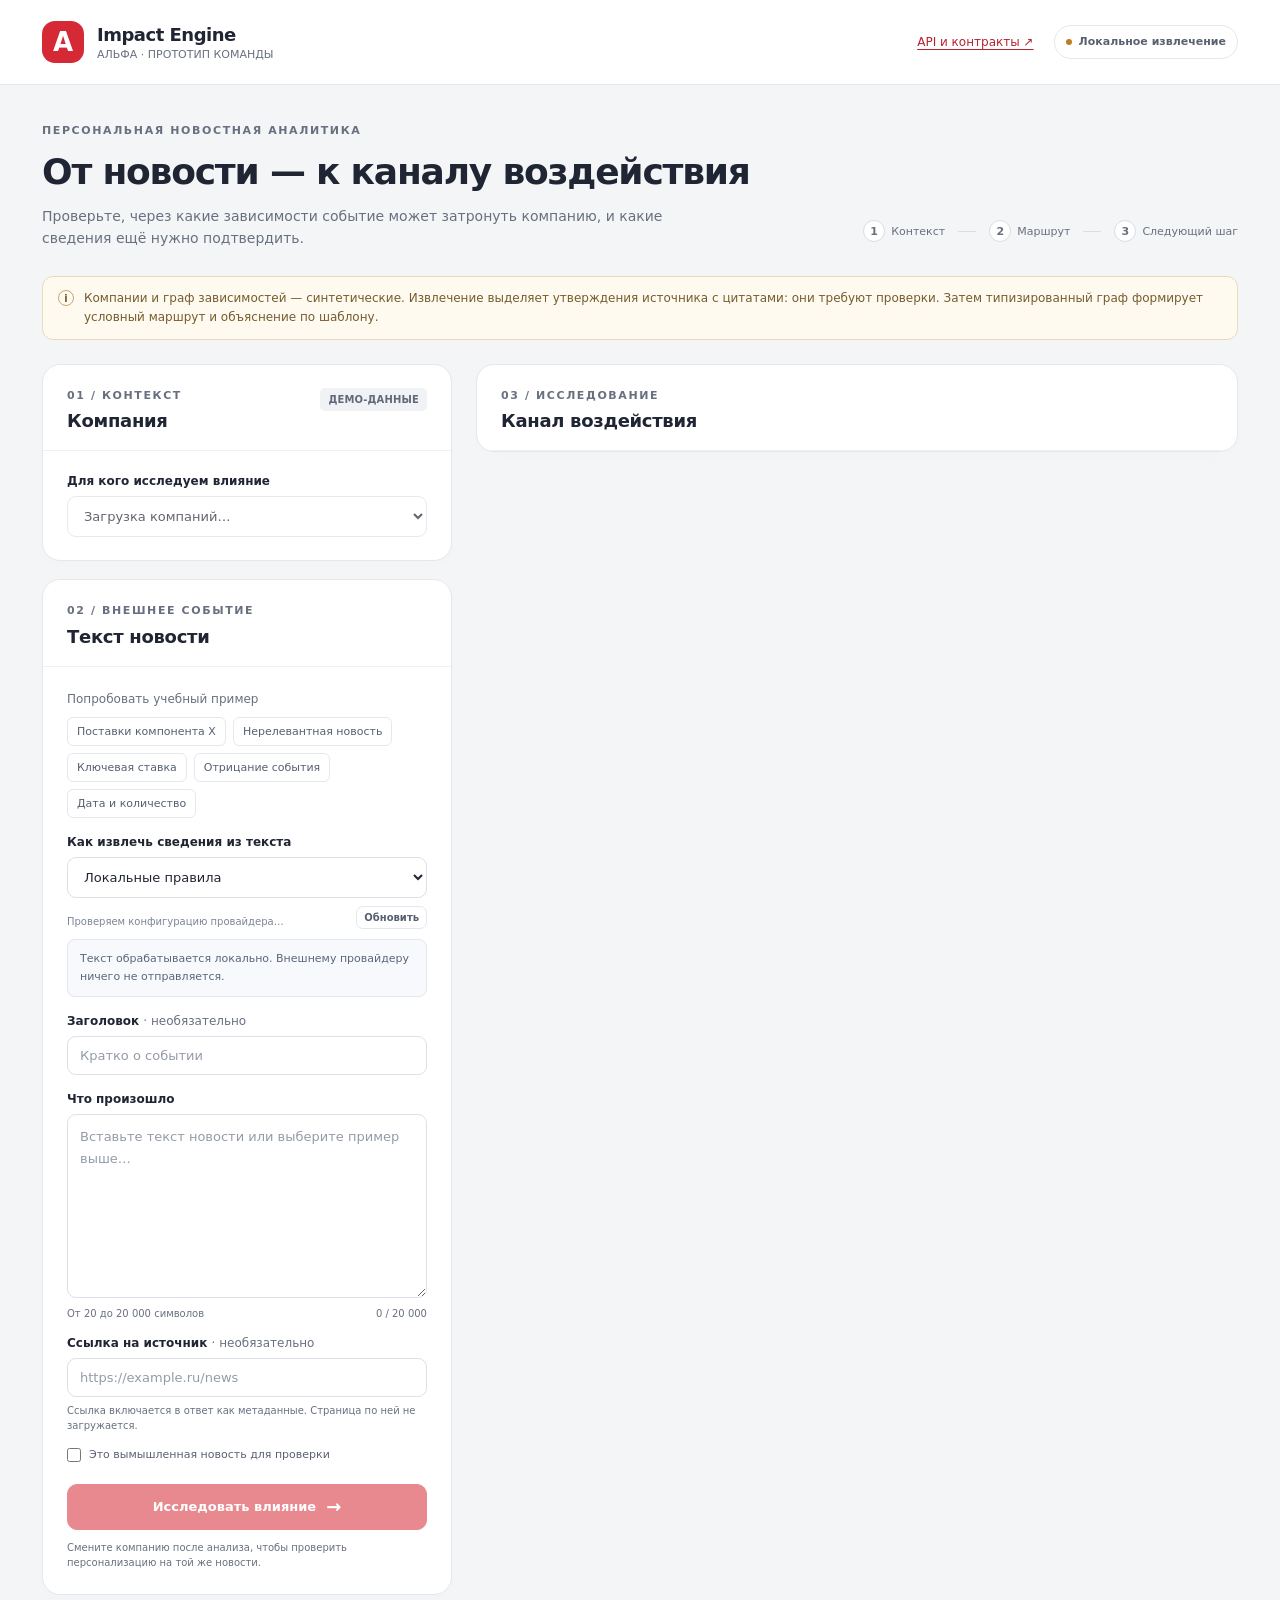
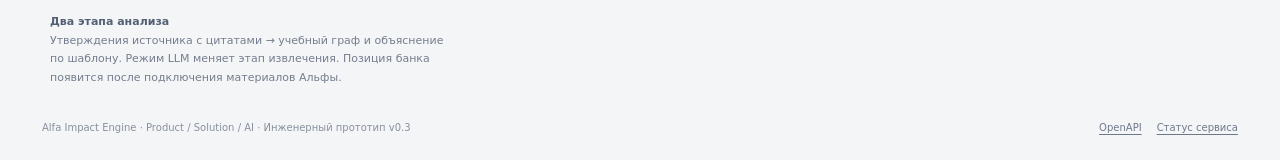
==== commit d2ce4be4: "Complete Alfa Impact Engine 1.0 local research workspace" ====
--- a/alfa_impact_engine/frontend/index.html
+++ b/alfa_impact_engine/frontend/index.html
@@ -63,331 +63,6 @@
     </main>
     <footer class="footer"><span>Alfa Impact Engine · Product / Solution / AI · Инженерный прототип v0.3</span><div class="footer-links"><a href="/docs">OpenAPI</a><a href="/api/health">Статус сервиса</a></div></footer>
   </div>
-  <script>
-    'use strict';
-    const $ = selector => document.querySelector(selector);
-    const ui = {company: $('#company'), profile: $('#company-profile'), companyError: $('#company-error'), retry: $('#retry-companies'), form: $('#news-form'), headline: $('#news-headline'), text: $('#news-text'), url: $('#source-url'), synthetic: $('#synthetic-news'), mode: $('#extraction-mode'), llmOption: null, config: $('#extraction-config'), disclosure: $('#mode-disclosure'), modeLabel: $('#mode-label'), refreshProvider: $('#refresh-provider'), count: $('#news-count'), submit: $('#analyse'), submitLabel: $('#analyse-label'), error: $('#form-error'), output: $('#output'), card: $('#result-card'), tools: $('#result-tools'), resultId: $('#result-id')};
-    // Hold the actual options instead of depending on parsed option IDs.
-    const localModeOption = new Option('Локальные правила','RULES',true,true);
-    ui.llmOption = new Option('Настроенная LLM · недоступно','LLM');
-    ui.llmOption.id = 'llm-option'; ui.llmOption.disabled = true;
-    ui.mode.replaceChildren(localModeOption,ui.llmOption);
-    const state = {companies: new Map(), graphs: new Map(), loaded: false, busy: false, revision: 0, controller: null, lastResult: null, providerConfigured: false, providerModel: null, healthRevision: 0};
-    const channels = {SUPPLY:'Поставки',DEMAND:'Спрос',FINANCE:'Финансирование',REGULATION:'Регулирование',TECHNOLOGY:'Технологии',LABOR:'Рынок труда',INFRASTRUCTURE:'Инфраструктура',COMPETITION:'Конкуренция',GEOGRAPHY:'География',MACRO:'Макроэкономика',OTHER:'Другая тема'};
-    const knowledge = {FACT:'Факт в источнике',TEMPLATE:'Отраслевой шаблон',INFERENCE:'Алгоритмический вывод',HYPOTHESIS:'Гипотеза',UNVERIFIED:'Не проверено',REJECTED:'Опровергнуто'};
-    const nodeTypes = {COMPANY:'Компания',INDUSTRY:'Отрасль',PROCESS:'Процесс',PRODUCT:'Продукт',RESOURCE:'Ресурс',COMMODITY:'Сырьё',TECHNOLOGY:'Технология',LOCATION:'Локация',FINANCIAL_INSTRUMENT:'Финансовый инструмент',KPI:'Показатель',EVENT:'Событие'};
-    const relations = {REQUIRES:'зависимость от ресурса',DEPENDS_ON:'зависимость',CONTRIBUTES_TO:'вклад в показатель'};
-    const pathStatuses = {VERIFIED:'Звенья подтверждены',MIXED:'Смешанная доказательность',HYPOTHETICAL:'Гипотетический маршрут'};
-    const examples = {
-      supply: {title:'Учебное ограничение поставок компонента X',text:'Вымышленная новость: поставки компонента X ограничены. Производителям, использующим этот компонент, потребуется проверить запасы и доступность альтернатив. Дата возобновления поставок неизвестна.'},
-      unrelated: {title:'В городе открылась художественная выставка',text:'Вымышленная новость: в городском музее открылась выставка акварели. Посетителям доступны работы местных художников и экскурсии. Сведений о производстве и закупках компаний в сообщении нет.'},
-      finance: {title:'Учебное повышение ключевой ставки',text:'Вымышленная новость: центральный банк повысил ключевую ставку. Банки пересматривают условия новых кредитов. Условия действующих договоров конкретных компаний и размер их долга не раскрыты.'},
-      negated: {title:'Учебная проверка отрицания',text:'Поставщик не ограничил поставки компонента X. Сообщение о перебоях не подтверждено. Это вымышленная новость для проверки отрицания события.'},
-      dated: {title:'Учебная новость с датой и количеством',text:'22 октября 2026 года поставщик ограничил поставки компонента X до 120 тонн в месяц. Вымышленное сообщение используется для проверки точных цитат, даты, единицы и периода.'}
-    };
-    function el(tag, className, value) {
-      const element = document.createElement(tag);
-      if (className) element.className = className;
-      if (value !== undefined && value !== null) element.textContent = String(value);
-      return element;
-    }
-    function badge(text, kind = 'gray') { return el('span', 'badge ' + kind, text); }
-    function list(items, className = '') {
-      const target = el('ul', className);
-      for (const item of items || []) target.append(el('li', '', item));
-      return target;
-    }
-    function section(title, number) {
-      const root = el('section', 'section'), heading = el('div', 'section-title');
-      heading.append(el('span', 'section-index', number), el('h3', '', title)); root.append(heading); return root;
-    }
-    function safeLink(value, label) {
-      try {
-        const parsed = new URL(value);
-        if (!['http:', 'https:'].includes(parsed.protocol)) return el('span', '', value);
-        const a = el('a', '', label || value); a.href = parsed.href; a.target = '_blank'; a.rel = 'noopener noreferrer'; return a;
-      } catch (_) { return el('span', '', value); }
-    }
-    function errorMessage(detail) {
-      if (Array.isArray(detail)) return detail.map(item => {
-        const location = Array.isArray(item.loc) ? item.loc.filter(x => x !== 'body').join('.') : '';
-        return (location ? location + ': ' : '') + (item.msg || 'Некорректное значение');
-      }).join('\n');
-      return typeof detail === 'string' ? detail : 'Сервис не смог обработать запрос.';
-    }
-    async function requestJson(url, options = {}) {
-      let response;
-      try { response = await fetch(url, options); }
-      catch (error) { if (error.name === 'AbortError') throw error; throw new Error('Нет соединения с сервером. Проверьте, что сервис запущен, и повторите запрос.'); }
-      let data;
-      try { data = await response.json(); }
-      catch (_) { throw new Error('Сервер вернул ответ в неожиданном формате (HTTP ' + response.status + ').'); }
-      if (!response.ok) {
-        if (response.status === 503 || (response.status >= 500 && url === '/api/news/analyze' && ui.mode.value === 'LLM')) { const failure = new Error('Извлечение через LLM недоступно: запрос не завершён. Можно проверить настройку провайдера или явно выбрать локальные правила. Автоматическая замена режима не выполнялась.'); failure.status = 503; throw failure; }
-        throw new Error(errorMessage(data.detail) + ' (HTTP ' + response.status + ')');
-      }
-      return data;
-    }
-    function modeDisclosure() {
-      const external = ui.mode.value === 'LLM';
-      ui.disclosure.classList.toggle('external',external);
-      ui.disclosure.textContent = external ? 'При нажатии «Исследовать влияние» текст новости будет отправлен настроенному провайдеру для извлечения. Профиль компании не отправляется. Связь с провайдером пока не проверена.' + (!state.providerConfigured ? ' Выбранная LLM сейчас недоступна: обновите конфигурацию или выберите локальные правила.' : '') : 'Текст обрабатывается локально. Внешнему провайдеру ничего не отправляется.';
-      ui.modeLabel.textContent = external ? 'Извлечение с LLM' : 'Локальное извлечение';
-    }
-    async function loadProviderConfiguration() {
-      const revision = ++state.healthRevision;
-      ui.refreshProvider.disabled = true;
-      ui.config.textContent = 'Проверяем конфигурацию провайдера…';
-      try {
-        const health = await requestJson('/api/health');
-        if (revision !== state.healthRevision) return;
-        const provider = health.extraction || {};
-        state.providerConfigured = provider.enabled === true && provider.configured === true;
-        state.providerModel = typeof provider.model === 'string' ? provider.model : null;
-        if (ui.llmOption) {
-          ui.llmOption.disabled = !state.providerConfigured;
-          ui.llmOption.textContent = state.providerConfigured ? 'Настроенная LLM' : 'Настроенная LLM · недоступно';
-        }
-        ui.config.textContent = state.providerConfigured ? 'Конфигурация LLM есть' + (state.providerModel ? ' · ' + state.providerModel : '') + '. Связь не проверена.' : 'LLM не включена или конфигурация неполна. Доступны локальные правила.';
-      } catch (_) {
-        if (revision !== state.healthRevision) return;
-        state.providerConfigured = false;
-        if (ui.llmOption) { ui.llmOption.disabled = true; ui.llmOption.textContent = 'Настроенная LLM · недоступно'; }
-        ui.config.textContent = 'Конфигурацию провайдера проверить не удалось. Доступны локальные правила.';
-      } finally { if (revision === state.healthRevision) { ui.refreshProvider.disabled = false; modeDisclosure(); controls(); } }
-    }
-    function controls() {
-      ui.count.textContent = ui.text.value.length.toLocaleString('ru-RU') + ' / 20 000';
-      ui.submit.disabled = !state.loaded || state.busy || ui.text.value.trim().length < 20 || (ui.mode.value === 'LLM' && !state.providerConfigured);
-      ui.submitLabel.textContent = state.busy ? 'Исследуем зависимости…' : 'Исследовать влияние';
-      ui.card.setAttribute('aria-busy', String(state.busy));
-    }
-    function emptyState(loading = false) {
-      const empty = el('div', 'empty'), content = el('div', 'empty-content');
-      if (loading) content.append(el('span', 'loading-marker'), el('h3', '', 'Извлекаем сведения и проверяем зависимости'), el('p', '', ui.mode.value === 'LLM' ? 'Текст отправлен настроенному провайдеру для извлечения. Затем учебный граф проверит допустимые маршруты для выбранной компании.' : 'Локально выделяем утверждения с цитатами, затем ищем допустимые маршруты в графе выбранной компании.'));
-      else {
-        const visual = el('div', 'empty-visual'); visual.setAttribute('aria-hidden', 'true');
-        visual.append(el('span', 'visual-node', '≡'), el('span', 'visual-line'), el('span', 'visual-node middle', '↗'), el('span', 'visual-line'), el('span', 'visual-node', '⌑'));
-        content.append(visual, el('h3', '', 'Начните с одного события'), el('p', '', 'Выберите компанию и вставьте новость. Здесь появится возможный маршрут воздействия с источниками, статусами связей и следующими шагами.'), el('p', 'empty-hint', 'Для первого запуска попробуйте «Поставки компонента X», а затем смените компанию.'));
-      }
-      empty.append(content); ui.output.replaceChildren(empty);
-    }
-    function invalidate() {
-      state.revision += 1;
-      if (state.controller) state.controller.abort();
-      state.controller = null; state.busy = false; state.lastResult = null;
-      ui.tools.hidden = true; ui.resultId.hidden = true; ui.error.hidden = true;
-      $('#llm-unavailable')?.remove();
-      emptyState(); controls();
-    }
-    function renderProfile(company) {
-      ui.profile.replaceChildren();
-      if (!company) { ui.profile.hidden = true; return; }
-      const dl = el('dl');
-      const rows = [['Идентификатор',company.id],['Отрасль',(company.industry_code ? company.industry_code + ' · ' : '') + (company.industry_label || 'Нет сведений')],['Регион',company.region || 'Нет сведений'],['Кредитный продукт',company.bank_loan_mark === true ? 'Учебный признак: есть' : company.bank_loan_mark === false ? 'Учебный признак: нет' : 'Нет сведений']];
-      for (const [key,value] of rows) dl.append(el('dt','',key), el('dd','',value));
-      ui.profile.append(dl, el('p','profile-note','Доля рынка, текущий долг и реальные поставщики неизвестны. Отраслевой шаблон требует подтверждения для конкретной компании.')); ui.profile.hidden = false;
-    }
-    async function fetchGraph(companyId) {
-      if (state.graphs.has(companyId)) return state.graphs.get(companyId);
-      try { const graph = await requestJson('/api/companies/' + encodeURIComponent(companyId) + '/graph'); state.graphs.set(companyId, graph); return graph; }
-      catch (_) { return null; }
-    }
-    async function loadCompanies() {
-      state.loaded = false; ui.company.disabled = true; ui.companyError.hidden = true; ui.retry.hidden = true; controls();
-      try {
-        const companies = await requestJson('/api/companies');
-        if (!Array.isArray(companies) || companies.length === 0) throw new Error('В сервисе пока нет компаний для анализа.');
-        state.companies = new Map(companies.map(company => [company.id,company])); ui.company.replaceChildren();
-        for (const company of companies) ui.company.add(new Option(company.name,company.id));
-        state.loaded = true; ui.company.disabled = false; renderProfile(state.companies.get(ui.company.value)); void fetchGraph(ui.company.value);
-      } catch (error) {
-        ui.company.replaceChildren(new Option('Компании недоступны','')); ui.companyError.textContent = error.message; ui.companyError.hidden = false; ui.retry.hidden = false; renderProfile(null);
-      }
-      controls();
-    }
-    function sourceRefs(ids, label = 'Источники') { return el('p','claim-meta',label + ': ' + (ids && ids.length ? ids.join(', ') : 'нужна проверка')); }
-    function spanLocation(span) { return span ? span.source_id + ' [' + span.start + ':' + span.end + ']' : ''; }
-    function renderProviderMetadata(extraction) {
-      const metadata = extraction.provider_metadata;
-      if (!metadata || typeof metadata !== 'object') return null;
-      const parts = [], usage = metadata.usage && typeof metadata.usage === 'object' ? metadata.usage : metadata;
-      if (typeof metadata.model === 'string' && metadata.model.length < 150) parts.push('Модель: ' + metadata.model);
-      if (typeof metadata.protocol === 'string' && metadata.protocol.length < 50) parts.push('Протокол: ' + metadata.protocol);
-      const input = usage.input_tokens ?? usage.prompt_tokens, output = usage.output_tokens ?? usage.completion_tokens;
-      if (typeof input === 'number' && Number.isFinite(input) && input >= 0) parts.push('Вход: ' + input + ' токенов');
-      if (typeof output === 'number' && Number.isFinite(output) && output >= 0) parts.push('Выход: ' + output + ' токенов');
-      const duration = metadata.duration_ms ?? metadata.latency_ms;
-      if (typeof duration === 'number' && Number.isFinite(duration) && duration >= 0) parts.push('Запрос: ' + Math.round(duration).toLocaleString('ru-RU') + ' мс');
-      if (!parts.length) return null;
-      const root = el('div','provider-meta'); for (const part of parts) root.append(el('span','',part)); return root;
-    }
-    function renderExtraction(extraction) {
-      const root = section('Утверждения источника — требуют проверки','01'); root.id = 'source-assertions';
-      if (!extraction) { root.append(el('p','extraction-note','Структурированное извлечение не получено. Сверьте исходный текст в источниках.')); return root; }
-      const mode = extraction.mode === 'LLM' ? 'Извлечено с LLM' : 'Извлечено локальными правилами';
-      root.append(badge(mode,'blue'), el('p','extraction-note','Цитата подтверждает, что формулировка есть в тексте. Достоверность сообщения, роль участников и смысл события ещё нужно проверить.'));
-      const modalities = {ASSERTED:'В источнике утверждается',NEGATED:'В источнике отрицается',POSSIBLE:'Условное или возможное',UNKNOWN:'Модальность не установлена'};
-      if (!extraction.assertions?.length) root.append(el('p','small muted','Отдельные утверждения не выделены. Нужен ручной разбор текста.'));
-      for (const assertion of extraction.assertions || []) {
-        const card = el('article','assertion-card'), top = el('div','assertion-top');
-        top.append(badge(modalities[assertion.modality] || 'Модальность не установлена',assertion.modality === 'NEGATED' ? 'red' : 'caution'), el('span','small muted','Утверждение источника'));
-        card.append(top,el('blockquote','assertion-quote',assertion.text.quote));
-        const parts = [['actor','Участник'],['action','Действие'],['object','Объект']].filter(([key]) => assertion[key]);
-        if (parts.length) {
-          const dl = el('dl','assertion-parts');
-          for (const [key,label] of parts) dl.append(el('dt','',label),el('dd','',assertion[key].quote)); card.append(dl);
-        }
-        card.append(el('p','span-location',spanLocation(assertion.text))); root.append(card);
-      }
-      const fields = el('div','extracted-fields'), dates = el('div','extracted-group'), quantities = el('div','extracted-group');
-      dates.id = 'extracted-dates'; quantities.id = 'extracted-quantities';
-      dates.append(el('h4','','Даты в тексте'));
-      if (!extraction.dates?.length) dates.append(el('p','small muted','Даты не выделены.'));
-      const dateRoles = {EVENT:'Событие по источнику',PUBLICATION:'Публикация по источнику',UNSPECIFIED:'Роль не установлена'};
-      for (const item of extraction.dates || []) {
-        const card = el('div','extracted-item'), dl = el('dl');
-        card.append(el('blockquote','','«' + item.span.quote + '»'));
-        dl.append(el('dt','','ISO-дата'),el('dd','',item.iso_date || 'Не определена по цитате'),el('dt','','Роль'),el('dd','',dateRoles[item.role] || 'Не установлена'));
-        card.append(dl,el('p','span-location',spanLocation(item.span))); dates.append(card);
-      }
-      dates.append(el('p','small muted','Относительные даты не вычисляются из даты открытия страницы.'));
-      quantities.append(el('h4','','Количество, единица и период'));
-      if (!extraction.quantities?.length) quantities.append(el('p','small muted','Числовые величины не выделены.'));
-      for (const item of extraction.quantities || []) {
-        const card = el('div','extracted-item'), dl = el('dl'); card.append(el('blockquote','','«' + item.span.quote + '»'));
-        dl.append(el('dt','','Число'),el('dd','',item.value.quote),el('dt','','Единица'),el('dd','',item.unit ? item.unit.quote : 'Не указана'),el('dt','','Период'),el('dd','',item.period ? item.period.quote : 'Не указан'));
-        card.append(dl,el('p','span-location',spanLocation(item.span))); quantities.append(card);
-      }
-      fields.append(dates,quantities); root.append(fields);
-      if (extraction.knowledge_gaps?.length) { const gaps = el('details','extraction-gaps'); gaps.append(el('summary','','Пробелы извлечения · ' + extraction.knowledge_gaps.length),list(extraction.knowledge_gaps)); root.append(gaps); }
-      const metadata = renderProviderMetadata(extraction); if (metadata) root.append(metadata);
-      return root;
-    }
-    function renderPath(path, graph) {
-      const nodes = new Map((graph?.nodes || []).map(node => [node.id,node])), edges = new Map((graph?.edges || []).map(edge => [edge.id,edge]));
-      const card = el('article','path-card'), top = el('div','path-top');
-      top.append(el('strong','',pathStatuses[path.path_status] || path.path_status), badge('Значимость: неизвестна','gray')); card.append(top);
-      const steps = el('div','path-steps');
-      for (let index = 0; index < path.node_ids.length; index += 1) {
-        const id = path.node_ids[index], node = nodes.get(id);
-        if (index > 0) {
-          const edgeId = path.edge_ids[index - 1], edge = edges.get(edgeId), status = path.edge_statuses[index - 1], line = el('div','path-edge');
-          line.append(el('span','edge-arrow','↓'), el('span','',relations[edge?.relation] || 'Зависимость'), badge(knowledge[status] || status,'caution'));
-          line.append(el('span','evidence-link','Основание: ' + ((edge?.evidence_ids || path.evidence_ids || []).join(', ') || 'не указано'))); steps.append(line);
-        }
-        const item = el('div','path-node'); item.append(el('span','',node?.label || id), el('span','node-kind',nodeTypes[node?.type] || 'Объект графа')); steps.append(item);
-      }
-      const foot = el('div','path-foot'); foot.append(el('p','',path.disclaimer || 'Потенциальный канал требует проверки.'), el('p','','Маршрут: ' + path.id)); card.append(steps,foot); return card;
-    }
-    function renderClaims(title, items, emptyText) {
-      const box = el('div','claim-block'); box.append(el('h4','',title));
-      if (!items?.length) { box.append(el('p','muted',emptyText)); return box; }
-      for (const item of items) {
-        const entry = el('div','claim-item'); entry.append(badge(knowledge[item.knowledge_status] || item.knowledge_status,'caution'), el('p','',item.statement));
-        if (item.path_ids?.length) entry.append(sourceRefs(item.path_ids,'Маршруты'));
-        if (item.source_ids?.length) entry.append(sourceRefs(item.source_ids)); box.append(entry);
-      }
-      return box;
-    }
-    function renderSources(data) {
-      const details = el('details','source-details'); details.id = 'sources';
-      const sources = data.insight.sources || []; details.append(el('summary','','Источники и совпадения в тексте · ' + sources.length));
-      const body = el('div','source-body'), sourceDocument = data.normalization.source, news = el('article','source-item');
-      news.append(badge(sourceDocument.is_synthetic ? 'ВЫМЫШЛЕННАЯ НОВОСТЬ' : 'ТЕКСТ ПОЛЬЗОВАТЕЛЯ','gray'), el('h4','',sourceDocument.title || 'Исходный текст новости'), el('p','source-ref',sourceDocument.id));
-      if (sourceDocument.source_url) { const url = el('p','small'); url.append(safeLink(sourceDocument.source_url)); news.append(url); }
-      news.append(el('pre','',sourceDocument.text));
-      const matches = [...(data.normalization.target_matches || []).map(match => ({...match,kind:'Объект: ' + match.label})),...(data.normalization.channel_matches || []).map(match => ({...match,kind:'Тема: ' + (channels[match.channel] || match.channel)}))];
-      if (matches.length) {
-        news.append(el('h4','','Точные фрагменты, найденные при извлечении')); const matchesList = el('ul','match-list');
-        for (const match of matches) matchesList.append(el('li','',match.kind + ' — «' + match.quote + '» [' + match.start + ':' + match.end + ']'));
-        news.append(matchesList,el('p','small muted','Совпадение слов не подтверждает наступление события или причинный эффект.'));
-      }
-      body.append(news);
-      for (const source of sources) {
-        const entry = el('article','source-item'); entry.append(el('p','source-ref',source.id + ' · ' + source.source_kind + (source.is_synthetic ? ' · СИНТЕТИКА' : '')), el('h4','',source.statement), el('p','source-ref',source.source_reference)); body.append(entry);
-      }
-      details.append(body); return details;
-    }
-    function renderResult(data, graph) {
-      const insight = data.insight, normalization = data.normalization, root = el('div','result-content'), status = el('div','status-row'), hasPath = insight.status === 'POTENTIAL_EXPOSURE';
-      const extraction = normalization.extraction, usesModel = extraction?.mode === 'LLM' || normalization.mode === 'LLM_EXTRACT';
-      status.append(badge(hasPath ? 'ПОТЕНЦИАЛЬНЫЙ КАНАЛ' : 'НУЖНЫ ДОПОЛНИТЕЛЬНЫЕ ДАННЫЕ',hasPath ? 'caution' : 'gray'), badge(usesModel ? 'ИЗВЛЕЧЕНИЕ: LLM' : 'ИЗВЛЕЧЕНИЕ: ПРАВИЛА','gray'),badge('ВЫВОД: ГРАФ И ШАБЛОН','gray'));
-      root.append(status,el('h3','result-title',hasPath ? 'Есть маршрут, который стоит проверить' : 'Подтверждённый маршрут не найден'),el('p','result-lead',insight.why_for_company));
-      const event = el('section','section'); event.append(el('h3','','Исходное сообщение'),el('div','fact-box',insight.what_happened));
-      const tags = el('div','channels'); for (const channel of normalization.event.channels || []) tags.append(badge(channels[channel] || channel,'blue')); event.append(tags); root.append(event);
-      root.append(renderExtraction(extraction));
-      const paths = section('Как событие связано с компанией','02');
-      if (insight.impact_paths.length) {
-        paths.append(el('p','small muted','Направление ниже показывает возможное распространение воздействия. Каждое звено сохраняет исходный статус знания.'));
-        for (const path of insight.impact_paths) paths.append(renderPath(path,graph));
-      } else paths.append(el('p','small muted','В текущем учебном графе нет допустимого пути от объекта новости до показателя выбранной компании. Это не доказывает отсутствие риска.'));
-      if (!graph) paths.append(el('p','small muted','Подписи графа временно недоступны; показаны идентификаторы из результата анализа.')); root.append(paths);
-      const claims = section('Риски и возможности','03'), claimGrid = el('div','claims');
-      claimGrid.append(renderClaims('Возможные риски',insight.risk_items,'Оснований для отдельной гипотезы риска недостаточно.'),renderClaims('Возможности',insight.opportunity_items,'Возможности по доступным данным не установлены.')); claims.append(claimGrid); root.append(claims);
-      const bank = section('Позиция аналитиков Альфы','04'), bankBox = el('div','bank-card'), bankHeading = el('div','bank-heading');
-      const bankStatuses = {NOT_FOUND:'Материал не найден',SUPPORTS:'Поддерживает вывод',REFINES:'Уточняет вывод',CONTRADICTS:'Противоречит выводу'};
-      bankHeading.append(el('strong','','Отдельно от вывода системы'),badge(bankStatuses[insight.alfa_view.status] || insight.alfa_view.status,'gray')); bankBox.append(bankHeading,el('p','',insight.alfa_view.statement));
-      if (insight.alfa_view.quote_ref) bankBox.append(el('p','source-ref',insight.alfa_view.quote_ref)); bank.append(bankBox); root.append(bank);
-      const actions = section('Что проверить дальше','05'), actionList = el('ol','action-list');
-      for (const [index,action] of insight.actions.entries()) {
-        const item = el('li'), description = el('div'); description.append(el('p','',action.text));
-        description.append(el('p','action-note',action.path_id ? 'Основание: маршрут ' + action.path_id : 'Пробел: ' + (action.data_gap || 'нужны сведения'))); item.append(el('span','action-number',index + 1),description); actionList.append(item);
-      }
-      actions.append(actionList); root.append(actions);
-      const gaps = section('Что пока неизвестно','06'); gaps.append(list(insight.knowledge_gaps,'gap-list')); root.append(gaps,renderSources(data));
-      const warnings = el('div','warning-list'); for (const warning of new Set([...(normalization.warnings || []),...(extraction?.warnings || [])])) warnings.append(el('p','',warning));
-      if (data.analysis.warning) warnings.append(el('p','',data.analysis.warning));
-      warnings.append(el('p','',usesModel ? 'LLM использовалась только для извлечения сведений из текста. Маршрут и объяснение построены по учебному графу и шаблону; риски не сгенерированы моделью. Поиск материалов Альфы и агентное планирование не запускались.' : 'Извлечение выполнено локальными правилами. Маршрут и объяснение построены по учебному графу и шаблону. LLM, поиск материалов Альфы и агентное планирование не запускались.'));
-      root.append(warnings,el('p','export-status','')); root.querySelector('.export-status').id = 'export-status';
-      ui.output.replaceChildren(root); ui.tools.hidden = false; ui.resultId.hidden = false; ui.resultId.textContent = insight.id; ui.resultId.title = insight.id;
-    }
-    ui.form.addEventListener('submit',async event => {
-      event.preventDefault(); if (state.busy || !state.loaded || !ui.form.reportValidity()) return;
-      if (ui.mode.value === 'LLM' && !state.providerConfigured) { ui.error.textContent = 'Выбранная LLM недоступна. Обновите конфигурацию или выберите локальные правила.'; ui.error.hidden = false; return; }
-      if (ui.text.value.trim().length < 20) { ui.error.textContent = 'Добавьте не менее 20 символов текста новости.'; ui.error.hidden = false; return; }
-      invalidate(); const revision = state.revision, companyId = ui.company.value;
-      state.busy = true; const controller = new AbortController(); state.controller = controller; controls(); emptyState(true);
-      const requestedMode = ui.mode.value;
-      const body = {company_id:companyId,title:ui.headline.value,text:ui.text.value,source_url:ui.url.value.trim() || null,is_synthetic:ui.synthetic.checked,extraction_mode:requestedMode};
-      try {
-        const [data,graph] = await Promise.all([requestJson('/api/news/analyze',{method:'POST',headers:{'Content-Type':'application/json'},body:JSON.stringify(body),signal:controller.signal}),fetchGraph(companyId)]);
-        if (revision !== state.revision) return;
-        if (!data.insight || !data.normalization || !data.analysis || data.insight.company_id !== companyId) throw new Error('Ответ сервера не соответствует выбранной компании или контракту анализа.');
-        if (data.normalization.extraction && data.normalization.extraction.mode !== requestedMode) throw new Error('Сервис вернул другой режим извлечения. Результат не показан: повторите запрос в выбранном режиме.');
-        state.lastResult = data; renderResult(data,graph);
-      } catch (error) {
-        if (revision !== state.revision || error.name === 'AbortError') return;
-        emptyState(); ui.error.textContent = error.message; ui.error.hidden = false;
-        if (error.status === 503 && requestedMode === 'LLM') {
-          const fallback = el('div','failure-note fallback-available'); fallback.id = 'llm-unavailable';
-          fallback.append(el('p','','Текст сохранён в форме. Переход к локальным правилам выполняется только по вашему выбору.'));
-          const chooseRules = el('button','quiet','Выбрать локальные правила'); chooseRules.type = 'button';
-          chooseRules.addEventListener('click',() => {ui.mode.value = 'RULES';invalidate();modeDisclosure();ui.submit.focus();}); fallback.append(chooseRules); ui.error.after(fallback);
-        }
-      } finally { if (revision === state.revision) { state.busy = false; state.controller = null; controls(); } }
-    });
-    ui.company.addEventListener('change',() => {invalidate();renderProfile(state.companies.get(ui.company.value));void fetchGraph(ui.company.value);});
-    ui.mode.addEventListener('change',() => {invalidate();modeDisclosure();});
-    ui.refreshProvider.addEventListener('click',() => {void loadProviderConfiguration();});
-    for (const input of [ui.headline,ui.text,ui.url,ui.synthetic]) input.addEventListener('input',() => {invalidate();});
-    for (const button of document.querySelectorAll('[data-example]')) button.addEventListener('click',() => {
-      invalidate(); const example = examples[button.dataset.example]; ui.headline.value = example.title; ui.text.value = example.text; ui.url.value = ''; ui.synthetic.checked = true; controls(); ui.text.focus();
-    });
-    ui.retry.addEventListener('click',() => {void loadCompanies();});
-    $('#copy-json').addEventListener('click',async () => {
-      if (!state.lastResult) return; const captured = state.lastResult;
-      try {
-        if (!navigator.clipboard?.writeText) throw new Error('Буфер обмена недоступен. Используйте «Скачать JSON».');
-        await navigator.clipboard.writeText(JSON.stringify(captured,null,2)); if (state.lastResult === captured) $('#export-status').textContent = 'JSON скопирован в буфер обмена.';
-      } catch (error) { if (state.lastResult === captured) $('#export-status').textContent = error.message || 'Не удалось скопировать JSON. Используйте скачивание.'; }
-    });
-    $('#download-json').addEventListener('click',() => {
-      if (!state.lastResult) return;
-      const data = state.lastResult, blob = new Blob([JSON.stringify(data,null,2)],{type:'application/json;charset=utf-8'}), url = URL.createObjectURL(blob), a = el('a');
-      a.href = url; a.download = 'impact-' + String(data.insight.company_id).replace(/[^a-zA-Z0-9_-]/g,'_') + '.json'; document.body.append(a); a.click(); a.remove(); setTimeout(() => URL.revokeObjectURL(url),1000); $('#export-status').textContent = 'JSON подготовлен для скачивания.';
-    });
-    emptyState(); controls(); modeDisclosure(); void loadCompanies(); void loadProviderConfiguration();
-  </script>
+  <script src="/assets/legacy.js"></script>
 </body>
 </html>
